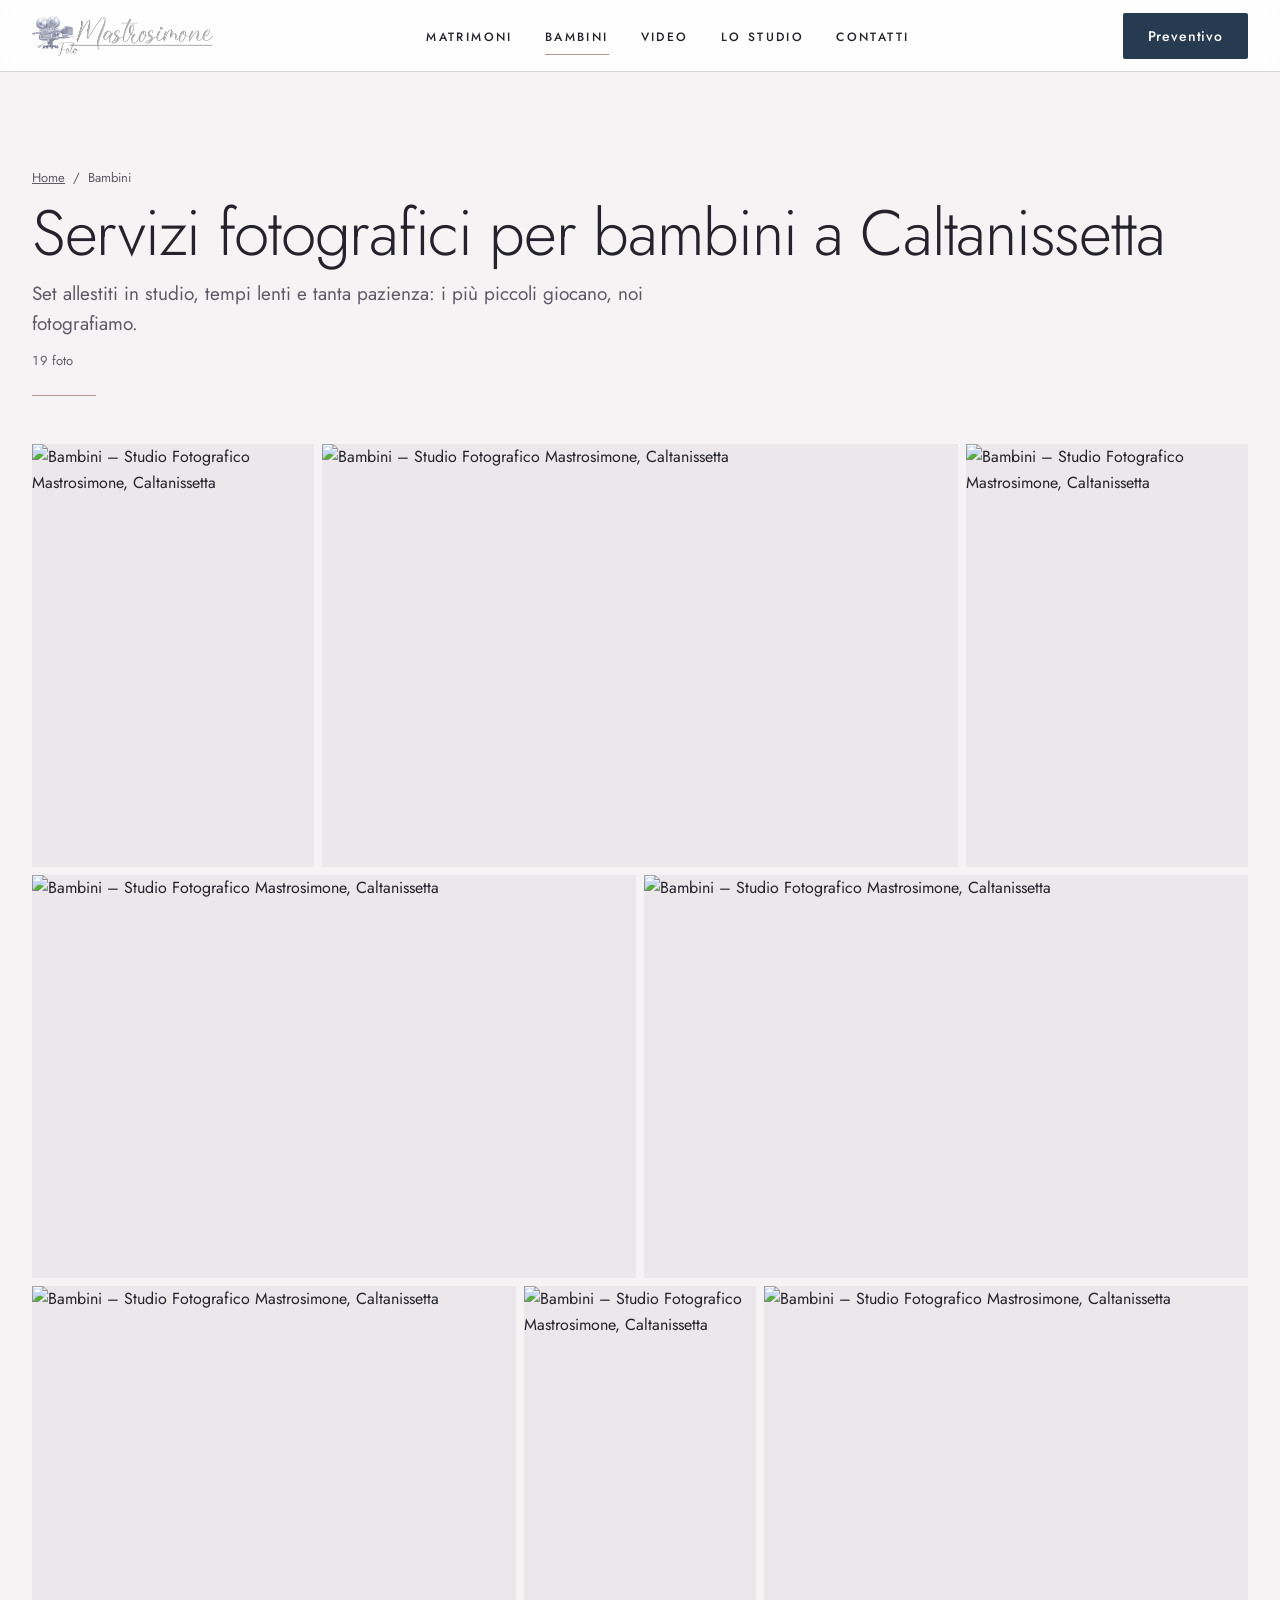
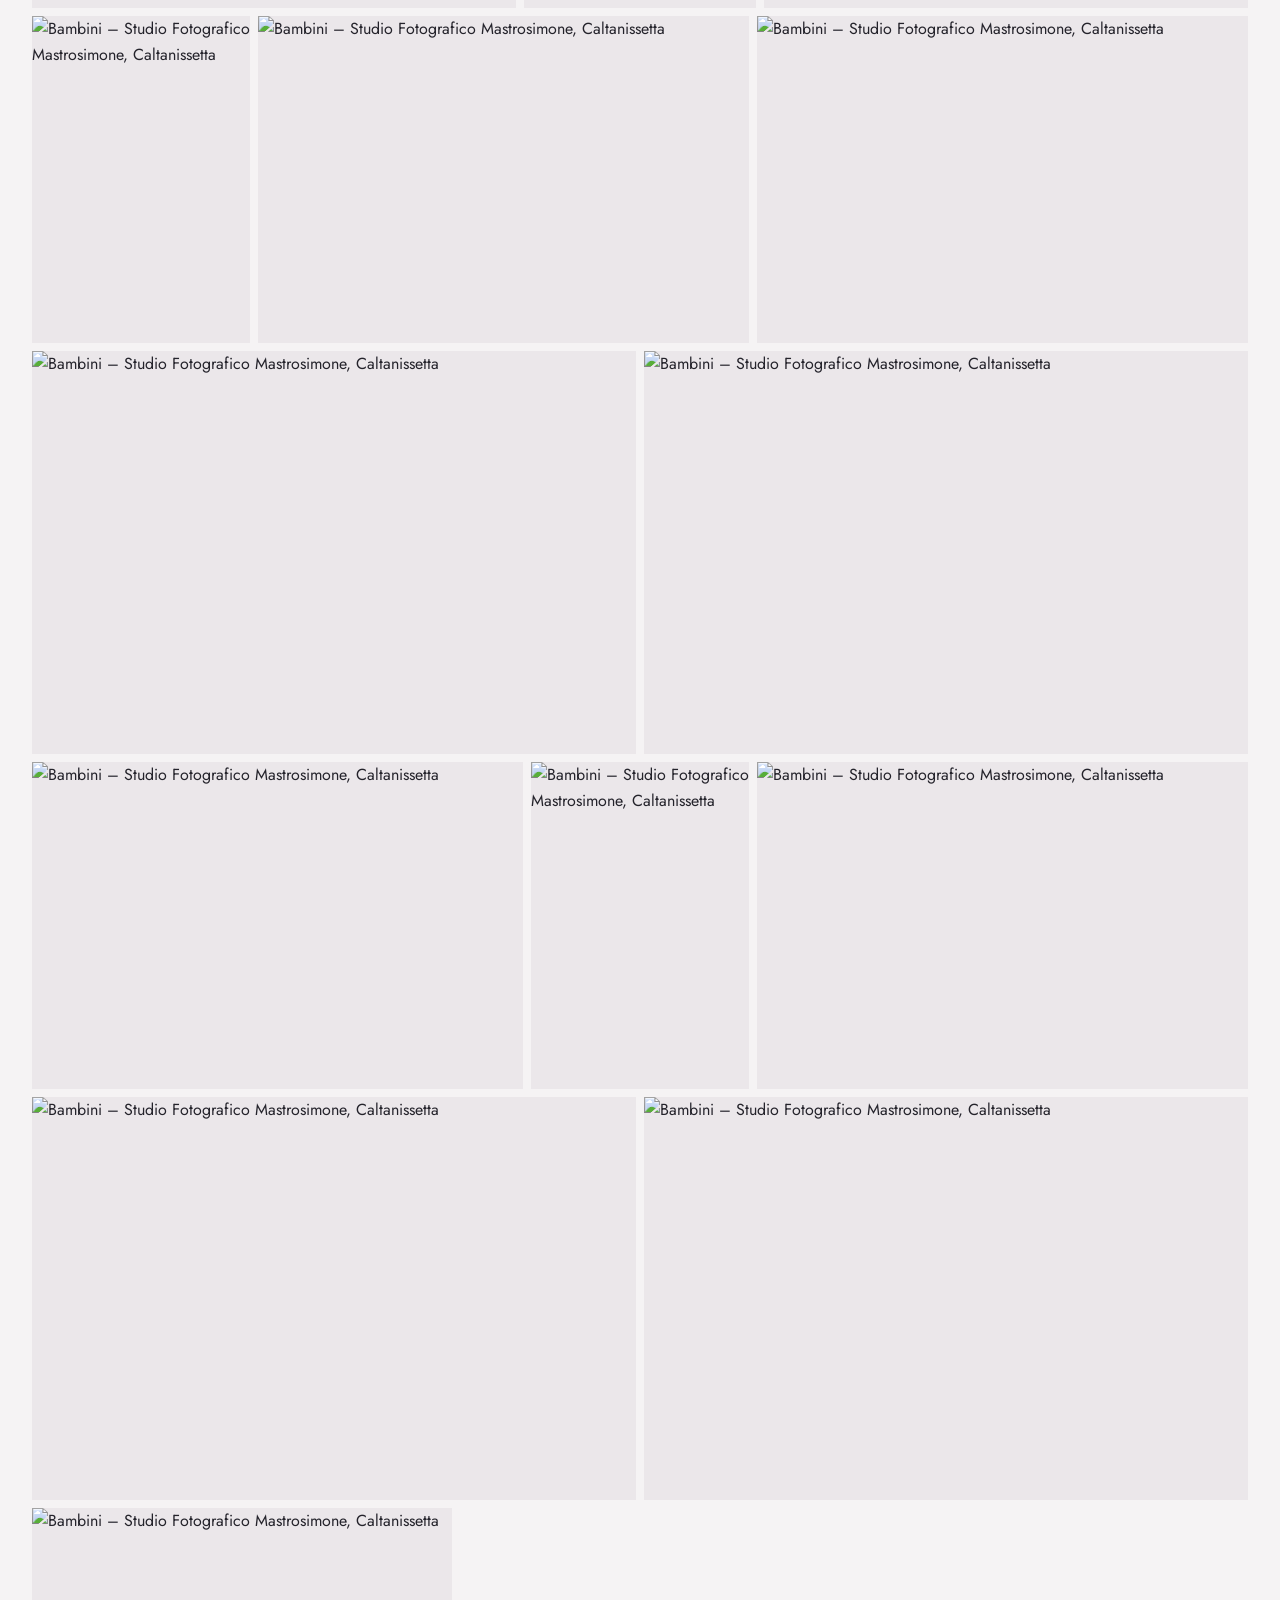
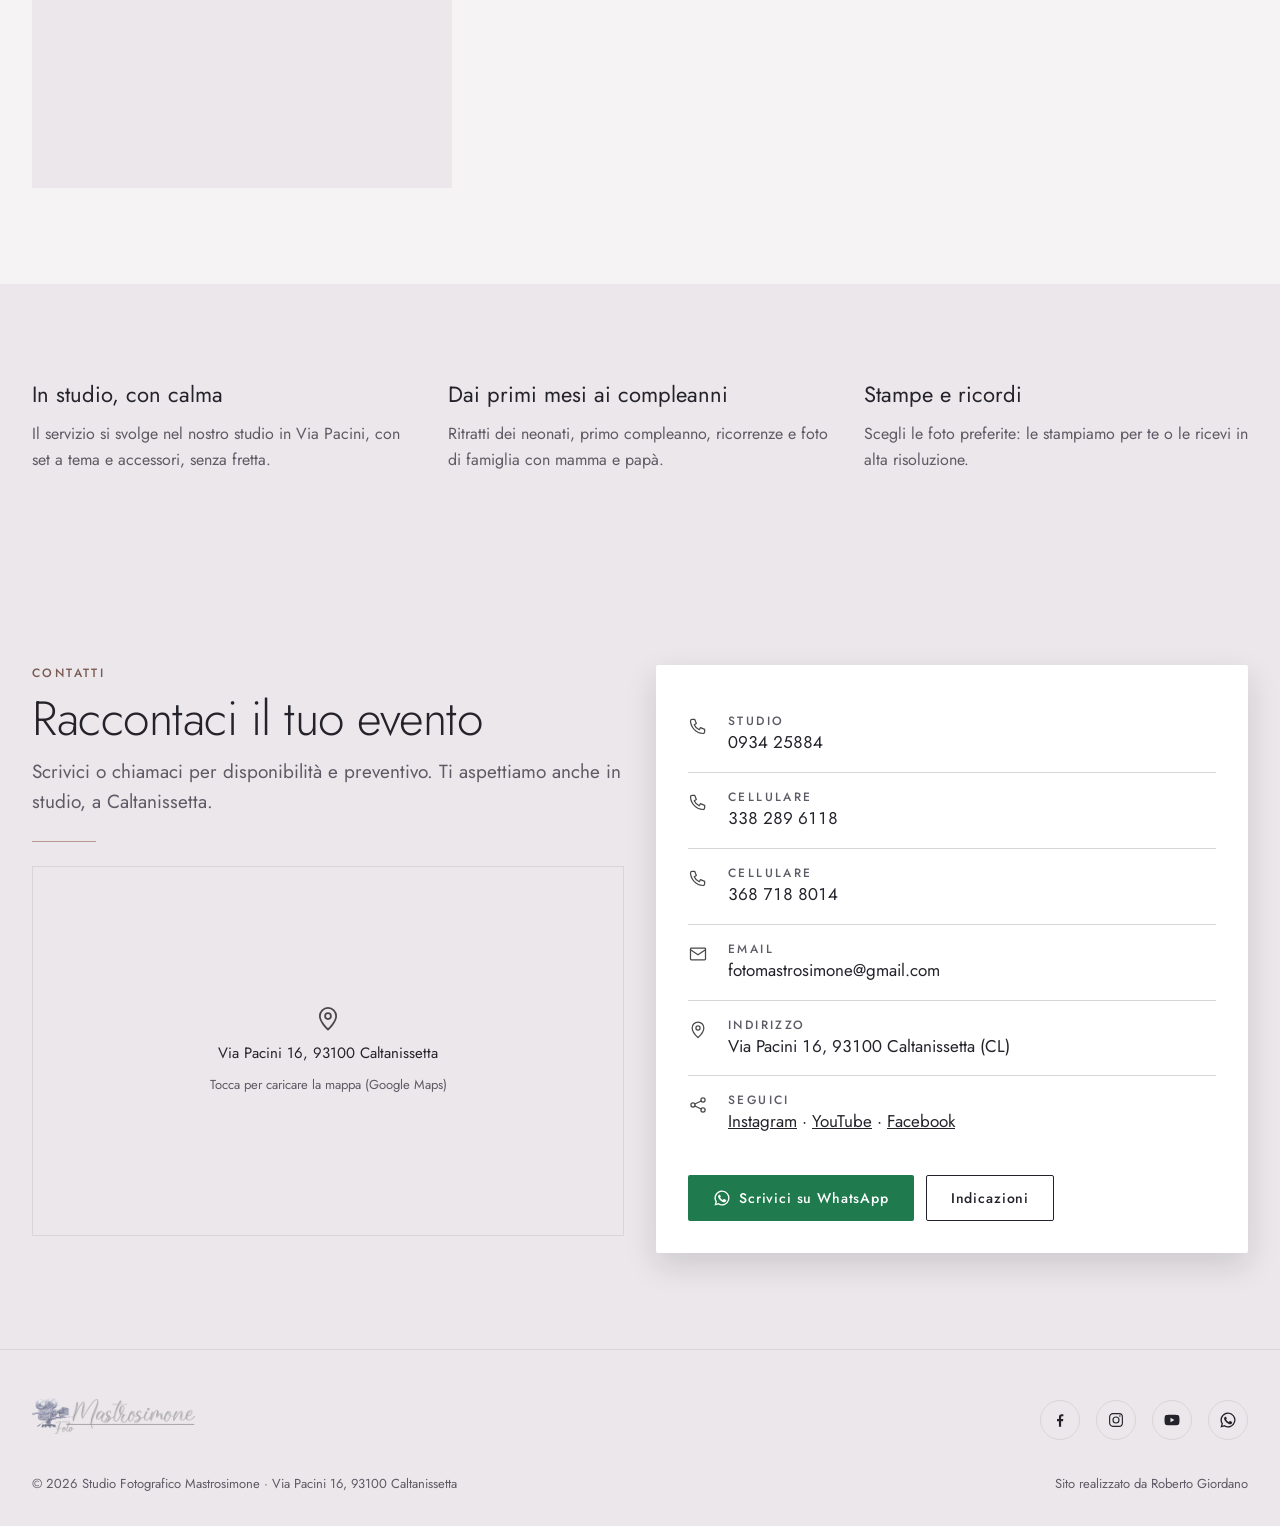
==== bambini/index.html @ b95ace99 "Restyling sito: design system, gallerie Cloudinary, video YouTube, SEO - Nuova UI dal design system " ====
<!doctype html>
<html lang="it">
<head>
  <meta charset="utf-8">
  <meta name="viewport" content="width=device-width, initial-scale=1, viewport-fit=cover">
  <title>Foto Bambini e Famiglie Caltanissetta | Mastrosimone</title>
  <meta name="description" content="Servizi fotografici per bambini e famiglie nello studio di Caltanissetta: set allestiti, ritratti, compleanni e primi mesi. Guarda le foto e prenota.">
  <link rel="canonical" href="https://www.fotomastrosimone.it/bambini/">
  <meta name="robots" content="index, follow, max-image-preview:large">
  <meta name="theme-color" content="#f5f3f4" media="(prefers-color-scheme: light)">
  <meta name="theme-color" content="#14151b" media="(prefers-color-scheme: dark)">
  <meta name="format-detection" content="telephone=no">

  <meta property="og:type" content="website">
  <meta property="og:locale" content="it_IT">
  <meta property="og:site_name" content="Studio Fotografico Mastrosimone">
  <meta property="og:title" content="Foto Bambini e Famiglie Caltanissetta | Mastrosimone">
  <meta property="og:description" content="Servizi fotografici per bambini e famiglie nello studio di Caltanissetta: set allestiti, ritratti, compleanni e primi mesi. Guarda le foto e prenota.">
  <meta property="og:url" content="https://www.fotomastrosimone.it/bambini/">
  <meta property="og:image" content="https://www.fotomastrosimone.it/img/og-bambini.jpg">
  <meta property="og:image:width" content="1200">
  <meta property="og:image:height" content="630">
  <meta property="og:image:alt" content="Bimbo con papillon rosso su un set vintage in studio">
  <meta name="twitter:card" content="summary_large_image">

  <link rel="icon" href="/favicon.ico" sizes="48x48">
  <link rel="icon" href="/img/icon-192.png" type="image/png" sizes="192x192">
  <link rel="apple-touch-icon" href="/img/apple-touch-icon.png">
  <link rel="manifest" href="/site.webmanifest">

  <link rel="preconnect" href="https://fonts.googleapis.com">
  <link rel="preconnect" href="https://fonts.gstatic.com" crossorigin>
  <link rel="preconnect" href="https://res.cloudinary.com" crossorigin>
  <link rel="stylesheet" href="https://fonts.googleapis.com/css2?family=Jost:wght@300;400;500&display=swap">
  <link rel="stylesheet" href="/css/tokens.css">
  <link rel="stylesheet" href="/css/main.css">
  <script type="module" src="/js/main.js"></script>
  <script type="application/ld+json">{"@context": "https://schema.org", "@type": "ProfessionalService", "@id": "https://www.fotomastrosimone.it/#studio", "name": "Studio Fotografico Mastrosimone", "alternateName": "Foto Mastrosimone", "description": "Studio fotografico a Caltanissetta: fotografie e video di matrimoni, servizi fotografici per bambini e famiglie in tutta la Sicilia.", "url": "https://www.fotomastrosimone.it/", "logo": "https://www.fotomastrosimone.it/img/icon-512.png", "image": ["https://www.fotomastrosimone.it/img/og-cover.jpg"], "telephone": "+39 0934 25884", "email": "fotomastrosimone@gmail.com", "address": {"@type": "PostalAddress", "streetAddress": "Via Pacini 16", "addressLocality": "Caltanissetta", "postalCode": "93100", "addressRegion": "CL", "addressCountry": "IT"}, "areaServed": [{"@type": "City", "name": "Caltanissetta"}, {"@type": "AdministrativeArea", "name": "Sicilia"}], "contactPoint": [{"@type": "ContactPoint", "telephone": "+39 338 289 6118", "contactType": "customer service", "availableLanguage": ["it"]}, {"@type": "ContactPoint", "telephone": "+39 368 718 8014", "contactType": "customer service", "availableLanguage": ["it"]}], "sameAs": ["https://www.facebook.com/massimo.mastrosimone.5", "https://www.instagram.com/mastrosimonemassimo/", "https://www.youtube.com/@massimomastrosimone9468"], "knowsAbout": ["Fotografia di matrimonio", "Video di matrimonio", "Fotografia di bambini", "Ritratti di famiglia"]}</script>
  <script type="application/ld+json">{"@context": "https://schema.org", "@type": "BreadcrumbList", "itemListElement": [{"@type": "ListItem", "position": 1, "name": "Home", "item": "https://www.fotomastrosimone.it/"}, {"@type": "ListItem", "position": 2, "name": "Bambini", "item": "https://www.fotomastrosimone.it/bambini/"}]}</script>
  <script type="application/ld+json">{"@context": "https://schema.org", "@type": "Service", "name": "Bambini – Studio Fotografico Mastrosimone", "serviceType": "Bambini", "provider": {"@id": "https://www.fotomastrosimone.it/#studio"}, "areaServed": [{"@type": "City", "name": "Caltanissetta"}, {"@type": "AdministrativeArea", "name": "Sicilia"}], "url": "https://www.fotomastrosimone.it/bambini/"}</script>
</head>
<body>
<a class="fm-skip" href="#contenuto">Vai al contenuto</a>
<header class="fm-header">
  <a class="fm-header__logo" href="/" aria-label="Studio Fotografico Mastrosimone, home">
    <img class="fm-logo-light" src="/img/logo-argento.webp" alt="Foto Mastrosimone" width="181" height="40">
    <img class="fm-logo-dark" src="/img/logo-chiaro.webp" alt="" width="181" height="40">
  </a>
  <nav aria-label="Principale">
    <ul class="fm-nav" id="menu">
      <li><a href="/matrimoni/">Matrimoni</a></li>
      <li><a href="/bambini/" aria-current="page">Bambini</a></li>
      <li><a href="/#video">Video</a></li>
      <li><a href="/#studio">Lo studio</a></li>
      <li><a href="/#contatti">Contatti</a></li>
    </ul>
  </nav>
  <a class="fm-btn fm-btn--primary" href="/#contatti">Preventivo</a>
  <button type="button" class="fm-burger" aria-label="Apri menu" aria-expanded="false" aria-controls="menu"><svg viewBox="0 0 24 24" width="24" height="24" fill="none" stroke="currentColor" stroke-width="1.5" stroke-linecap="round" aria-hidden="true"><path d="M4 8h16M4 16h16"/></svg></button>
</header>
<main id="contenuto">
<section class="fm-pagehead" aria-labelledby="page-title">
  <header class="fm-heading">
    <nav class="fm-breadcrumb" aria-label="Percorso"><ol><li><a href="/">Home</a></li><li aria-current="page">Bambini</li></ol></nav>
    <h1 id="page-title">Servizi fotografici per bambini a Caltanissetta</h1>
    <p class="fm-heading__lead">Set allestiti in studio, tempi lenti e tanta pazienza: i più piccoli giocano, noi fotografiamo.</p>
    <p class="fm-gallery-block__count" data-gallery-count="bimbi"></p>
  </header>
</section>

<section class="fm-section" style="padding-top:0" aria-label="Galleria bambini" data-gallery-block>
  <div class="fm-gallery fm-gallery--wide" data-gallery="bimbi" data-schema aria-busy="true"></div>
</section>

<section class="fm-section fm-section--sunk" aria-label="Il servizio">
  <div class="fm-prose">
    <div><h2>In studio, con calma</h2><p>Il servizio si svolge nel nostro studio in Via Pacini, con set a tema e accessori, senza fretta.</p></div>
    <div><h2>Dai primi mesi ai compleanni</h2><p>Ritratti dei neonati, primo compleanno, ricorrenze e foto di famiglia con mamma e papà.</p></div>
    <div><h2>Stampe e ricordi</h2><p>Scegli le foto preferite: le stampiamo per te o le ricevi in alta risoluzione.</p></div>
  </div>
</section>

<section class="fm-section fm-section--sunk" id="contatti" aria-labelledby="contatti-title">
  <div class="fm-contact">
    <div style="display:grid;gap:var(--space-6);align-content:start">
      <header class="fm-heading" style="margin:0">
        <p class="fm-heading__eyebrow">Contatti</p>
        <h2 id="contatti-title">Raccontaci il tuo evento</h2>
        <p class="fm-heading__lead">Scrivici o chiamaci per disponibilità e preventivo. Ti aspettiamo anche in studio, a Caltanissetta.</p>
      </header>
      <button type="button" class="fm-map" data-map aria-label="Mostra la mappa di Google: Via Pacini 16, Caltanissetta">
        <span><svg viewBox="0 0 24 24" fill="none" stroke="currentColor" stroke-width="1.5" stroke-linecap="round" stroke-linejoin="round" aria-hidden="true"><path d="M12 21s-7-6.2-7-11.5a7 7 0 0 1 14 0C19 14.8 12 21 12 21Z"/><circle cx="12" cy="9.5" r="2.5"/></svg>Via Pacini 16, 93100 Caltanissetta<small>Tocca per caricare la mappa (Google Maps)</small></span>
      </button>
    </div>
    <div class="fm-contact__card">
      <ul class="fm-contact__list">
        <li class="fm-contact__row"><svg viewBox="0 0 24 24" fill="none" stroke="currentColor" stroke-width="1.5" stroke-linecap="round" stroke-linejoin="round" aria-hidden="true"><path d="M5 4h3l2 5-2.5 1.5a11 11 0 0 0 6 6L15 14l5 2v3a2 2 0 0 1-2 2A16 16 0 0 1 3 6a2 2 0 0 1 2-2Z"/></svg><div><span class="fm-contact__label">Studio</span><a class="fm-contact__value" href="tel:+39093425884">0934 25884</a></div></li>
        <li class="fm-contact__row"><svg viewBox="0 0 24 24" fill="none" stroke="currentColor" stroke-width="1.5" stroke-linecap="round" stroke-linejoin="round" aria-hidden="true"><path d="M5 4h3l2 5-2.5 1.5a11 11 0 0 0 6 6L15 14l5 2v3a2 2 0 0 1-2 2A16 16 0 0 1 3 6a2 2 0 0 1 2-2Z"/></svg><div><span class="fm-contact__label">Cellulare</span><a class="fm-contact__value" href="tel:+393382896118">338 289 6118</a></div></li>
        <li class="fm-contact__row"><svg viewBox="0 0 24 24" fill="none" stroke="currentColor" stroke-width="1.5" stroke-linecap="round" stroke-linejoin="round" aria-hidden="true"><path d="M5 4h3l2 5-2.5 1.5a11 11 0 0 0 6 6L15 14l5 2v3a2 2 0 0 1-2 2A16 16 0 0 1 3 6a2 2 0 0 1 2-2Z"/></svg><div><span class="fm-contact__label">Cellulare</span><a class="fm-contact__value" href="tel:+393687188014">368 718 8014</a></div></li>
        <li class="fm-contact__row"><svg viewBox="0 0 24 24" fill="none" stroke="currentColor" stroke-width="1.5" stroke-linecap="round" stroke-linejoin="round" aria-hidden="true"><rect x="3" y="5" width="18" height="14" rx="1"/><path d="m3 7 9 6 9-6"/></svg><div><span class="fm-contact__label">Email</span><a class="fm-contact__value" href="mailto:fotomastrosimone@gmail.com">fotomastrosimone@gmail.com</a></div></li>
        <li class="fm-contact__row"><svg viewBox="0 0 24 24" fill="none" stroke="currentColor" stroke-width="1.5" stroke-linecap="round" stroke-linejoin="round" aria-hidden="true"><path d="M12 21s-7-6.2-7-11.5a7 7 0 0 1 14 0C19 14.8 12 21 12 21Z"/><circle cx="12" cy="9.5" r="2.5"/></svg><div><span class="fm-contact__label">Indirizzo</span><address class="fm-contact__value" style="font-style:normal">Via Pacini 16, 93100 Caltanissetta (CL)</address></div></li>
        <li class="fm-contact__row"><svg viewBox="0 0 24 24" fill="none" stroke="currentColor" stroke-width="1.5" stroke-linecap="round" stroke-linejoin="round" aria-hidden="true"><circle cx="6" cy="12" r="2.5"/><circle cx="18" cy="6" r="2.5"/><circle cx="18" cy="18" r="2.5"/><path d="m8.2 10.8 7.6-3.6M8.2 13.2l7.6 3.6"/></svg><div><span class="fm-contact__label">Seguici</span><span class="fm-contact__value fm-contact__social"><a href="https://www.instagram.com/mastrosimonemassimo/" rel="noopener" target="_blank">Instagram</a> · <a href="https://www.youtube.com/@massimomastrosimone9468" rel="noopener" target="_blank">YouTube</a> · <a href="https://www.facebook.com/massimo.mastrosimone.5" rel="noopener" target="_blank">Facebook</a></span></div></li>
      </ul>
      <div class="fm-contact__actions">
        <a class="fm-btn fm-btn--whatsapp" href="https://wa.me/393382896118?text=Ciao%2C%20vorrei%20informazioni%20per%20un%20servizio%20fotografico" rel="noopener" target="_blank"><svg viewBox="0 0 24 24" fill="currentColor" aria-hidden="true"><path d="M12 2a10 10 0 0 0-8.6 15.1L2 22l5-1.3A10 10 0 1 0 12 2Zm0 18.2a8.2 8.2 0 0 1-4.2-1.2l-.3-.2-3 .8.8-2.9-.2-.3A8.2 8.2 0 1 1 12 20.2Zm4.5-6.1c-.2-.1-1.5-.7-1.7-.8s-.4-.1-.6.1-.7.8-.8 1-.3.2-.5.1a6.7 6.7 0 0 1-3.3-2.9c-.3-.4.3-.4.7-1.3.1-.2 0-.3 0-.4l-.8-1.8c-.2-.5-.4-.4-.6-.4h-.5a1 1 0 0 0-.7.3 3 3 0 0 0-.9 2.2 5.2 5.2 0 0 0 1.1 2.7 11.8 11.8 0 0 0 4.5 4c1.7.7 2.3.8 3.2.6a2.7 2.7 0 0 0 1.8-1.2 2.2 2.2 0 0 0 .1-1.2c0-.1-.2-.2-.4-.3Z"/></svg> Scrivici su WhatsApp</a>
        <a class="fm-btn fm-btn--secondary" href="https://www.google.com/maps/dir/?api=1&amp;destination=Via+Pacini+16,+93100+Caltanissetta" rel="noopener" target="_blank">Indicazioni</a>
      </div>
    </div>
  </div>
</section>
</main>
<footer class="fm-footer">
  <div class="fm-footer__top">
    <a href="/" aria-label="Studio Fotografico Mastrosimone, home">
      <img class="fm-logo-light" src="/img/logo-argento.webp" alt="Foto Mastrosimone" width="163" height="36" loading="lazy">
      <img class="fm-logo-dark" src="/img/logo-chiaro.webp" alt="" width="163" height="36" loading="lazy">
    </a>
    <div class="fm-footer__social">
      <a href="https://www.facebook.com/massimo.mastrosimone.5" rel="noopener" target="_blank" aria-label="Facebook (si apre in una nuova scheda)"><svg viewBox="0 0 24 24" fill="currentColor" aria-hidden="true"><path d="M13.5 21v-7.5H16l.4-3h-2.9V8.6c0-.9.3-1.5 1.5-1.5h1.5V4.4a20 20 0 0 0-2.2-.1c-2.2 0-3.7 1.3-3.7 3.8v2.4H8v3h2.6V21Z"/></svg></a>
      <a href="https://www.instagram.com/mastrosimonemassimo/" rel="noopener" target="_blank" aria-label="Instagram (si apre in una nuova scheda)"><svg viewBox="0 0 24 24" fill="none" stroke="currentColor" stroke-width="1.5" aria-hidden="true"><rect x="3.5" y="3.5" width="17" height="17" rx="4.5"/><circle cx="12" cy="12" r="4"/><circle cx="17.2" cy="6.8" r="1" fill="currentColor" stroke="none"/></svg></a>
      <a href="https://www.youtube.com/@massimomastrosimone9468" rel="noopener" target="_blank" aria-label="YouTube (si apre in una nuova scheda)"><svg viewBox="0 0 24 24" fill="currentColor" aria-hidden="true"><path d="M21.6 7.2a2.5 2.5 0 0 0-1.8-1.8C18.2 5 12 5 12 5s-6.2 0-7.8.4A2.5 2.5 0 0 0 2.4 7.2 26 26 0 0 0 2 12a26 26 0 0 0 .4 4.8 2.5 2.5 0 0 0 1.8 1.8C5.8 19 12 19 12 19s6.2 0 7.8-.4a2.5 2.5 0 0 0 1.8-1.8A26 26 0 0 0 22 12a26 26 0 0 0-.4-4.8ZM10 15V9l5.2 3Z"/></svg></a>
      <a href="https://wa.me/393382896118" rel="noopener" target="_blank" aria-label="WhatsApp (si apre in una nuova scheda)"><svg viewBox="0 0 24 24" fill="currentColor" aria-hidden="true"><path d="M12 2a10 10 0 0 0-8.6 15.1L2 22l5-1.3A10 10 0 1 0 12 2Zm0 18.2a8.2 8.2 0 0 1-4.2-1.2l-.3-.2-3 .8.8-2.9-.2-.3A8.2 8.2 0 1 1 12 20.2Zm4.5-6.1c-.2-.1-1.5-.7-1.7-.8s-.4-.1-.6.1-.7.8-.8 1-.3.2-.5.1a6.7 6.7 0 0 1-3.3-2.9c-.3-.4.3-.4.7-1.3.1-.2 0-.3 0-.4l-.8-1.8c-.2-.5-.4-.4-.6-.4h-.5a1 1 0 0 0-.7.3 3 3 0 0 0-.9 2.2 5.2 5.2 0 0 0 1.1 2.7 11.8 11.8 0 0 0 4.5 4c1.7.7 2.3.8 3.2.6a2.7 2.7 0 0 0 1.8-1.2 2.2 2.2 0 0 0 .1-1.2c0-.1-.2-.2-.4-.3Z"/></svg></a>
    </div>
  </div>
  <div class="fm-footer__legal">
    <span>© <span class="fm-tabular" data-year>2026</span> Studio Fotografico Mastrosimone · Via Pacini 16, 93100 Caltanissetta</span>
    <span>Sito realizzato da Roberto Giordano</span>
  </div>
</footer>
</body>
</html>
---- css/tokens.css ----
/* Foto Mastrosimone — generated from the design system tokens.json (https://claude.ai/artifact/B8bbobnEXW3TGHrKMBXqdN). Do not edit by hand. */
:root {
  color-scheme: light;
  --paper: #f5f3f4;
  --paper-raised: #ffffff;
  --paper-sunk: #ebe7ea;
  --ink: #24232b;
  --ink-muted: #5e5a66;
  --line: #d9d4d8;
  --notte: #273b50;
  --on-notte: #ffffff;
  --cipria: #b9968f;
  --cipria-ink: #7a5953;
  --argento: #b0b0b0;
  --grafite: #484848;
  --ardesia: #8a8fa8;
  --on-photo: #ffffff;
  --scrim: rgba(14, 15, 19, 0.62);
  --overlay: rgba(10, 11, 14, 0.94);
  --whatsapp: #1f7a4d;
  --on-whatsapp: #ffffff;
  --shadow-lift: 0 12px 32px rgba(20, 21, 27, 0.14);
  --space-1: 4px;
  --space-2: 8px;
  --space-3: 12px;
  --space-4: 16px;
  --space-6: 24px;
  --space-8: 32px;
  --space-12: 48px;
  --space-16: 64px;
  --space-24: 96px;
  --radius-none: 0;
  --radius-sm: 2px;
  --radius-pill: 999px;
  --measure-text: 62ch;
  --container: 1240px;
  --header-h: 72px;
  --font-sans: "Jost", "Futura", "Avenir Next", system-ui, sans-serif;
}
@media (prefers-color-scheme: dark) {
  :root:not([data-theme="light"]) {
    color-scheme: dark;
    --paper: #14151b;
    --paper-raised: #1d1f27;
    --paper-sunk: #0e0f13;
    --ink: #ece9ee;
    --ink-muted: #a9a5b0;
    --line: #2e3039;
    --notte: #8fa6c2;
    --on-notte: #14151b;
    --cipria: #c9aaa4;
    --cipria-ink: #d9bdb7;
    --argento: #b0b0b0;
    --grafite: #c8c8c8;
    --ardesia: #8a8fa8;
    --on-photo: #ffffff;
    --scrim: rgba(14, 15, 19, 0.7);
    --overlay: rgba(6, 6, 9, 0.96);
    --whatsapp: #3fbf7f;
    --on-whatsapp: #0e0f13;
    --shadow-lift: 0 12px 32px rgba(0, 0, 0, 0.5);
  }
}
:root[data-theme="dark"] {
  color-scheme: dark;
  --paper: #14151b;
  --paper-raised: #1d1f27;
  --paper-sunk: #0e0f13;
  --ink: #ece9ee;
  --ink-muted: #a9a5b0;
  --line: #2e3039;
  --notte: #8fa6c2;
  --on-notte: #14151b;
  --cipria: #c9aaa4;
  --cipria-ink: #d9bdb7;
  --argento: #b0b0b0;
  --grafite: #c8c8c8;
  --ardesia: #8a8fa8;
  --on-photo: #ffffff;
  --scrim: rgba(14, 15, 19, 0.7);
  --overlay: rgba(6, 6, 9, 0.96);
  --whatsapp: #3fbf7f;
  --on-whatsapp: #0e0f13;
  --shadow-lift: 0 12px 32px rgba(0, 0, 0, 0.5);
}
---- css/main.css ----
/* Foto Mastrosimone — component styles. Values come from tokens.css (generated from tokens.json). */

body { background: var(--paper); color: var(--ink); font-family: var(--font-sans); font-size: 16px; line-height: 26px; margin: 0; }
:focus-visible { outline: 2px solid var(--notte); outline-offset: 3px; }
.fm-tabular { font-variant-numeric: tabular-nums; }

/* Button */
.fm-btn { display: inline-flex; align-items: center; gap: var(--space-2); padding: var(--space-3) var(--space-6); border-radius: var(--radius-sm); border: 1px solid transparent; font: 500 14px/20px var(--font-sans); letter-spacing: .06em; text-decoration: none; cursor: pointer; transition: background-color .2s, color .2s, border-color .2s; }
.fm-btn svg { width: 18px; height: 18px; flex: none; }
.fm-btn--primary { background: var(--notte); color: var(--on-notte); }
.fm-btn--primary:hover { background: var(--ink); color: var(--paper); }
.fm-btn--secondary { background: transparent; color: var(--ink); border-color: var(--ink); }
.fm-btn--secondary:hover { background: var(--ink); color: var(--paper); }
.fm-btn--ghost { padding-inline: 0; background: none; color: var(--notte); text-decoration: underline; text-underline-offset: 6px; text-decoration-thickness: 1px; }
.fm-btn--whatsapp { background: var(--whatsapp); color: var(--on-whatsapp); }
.fm-btn--on-photo { background: transparent; color: var(--on-photo); border-color: var(--on-photo); }
.fm-btn--on-photo:hover { background: var(--on-photo); color: #24232b; }

/* Header */
.fm-header { position: sticky; top: 0; z-index: 20; height: var(--header-h); display: flex; align-items: center; justify-content: space-between; gap: var(--space-6); padding-inline: var(--space-8); background: color-mix(in srgb, var(--paper-raised) 92%, transparent); backdrop-filter: blur(10px); border-bottom: 1px solid var(--line); }
.fm-header__logo { display: flex; align-items: center; }
.fm-header__logo img { height: 40px; width: auto; }
.fm-nav { display: flex; gap: var(--space-8); list-style: none; margin: 0; padding: 0; }
.fm-nav a { font: 500 12px/16px var(--font-sans); letter-spacing: .2em; text-transform: uppercase; color: var(--ink); text-decoration: none; padding-block: var(--space-2); border-bottom: 1px solid transparent; }
.fm-nav a:hover, .fm-nav a[aria-current="page"] { border-bottom-color: var(--cipria); }
.fm-burger { display: none; background: none; border: 0; color: var(--ink); padding: var(--space-2); cursor: pointer; }
@media (max-width: 860px) {
  .fm-header { height: 64px; padding-inline: var(--space-4); }
  .fm-header__logo img { height: 32px; }
  .fm-nav, .fm-header > .fm-btn { display: none; }
  .fm-burger { display: inline-flex; }
  .fm-header[data-open] .fm-nav { display: flex; flex-direction: column; position: absolute; inset: 64px 0 auto; background: var(--paper-raised); padding: var(--space-6) var(--space-4); gap: var(--space-4); border-bottom: 1px solid var(--line); box-shadow: var(--shadow-lift); }
}

/* Hero */
.fm-hero { position: relative; min-height: min(86svh, 820px); display: grid; align-items: end; color: var(--on-photo); overflow: hidden; background: var(--ardesia); }
.fm-hero__img { position: absolute; inset: 0; width: 100%; height: 100%; object-fit: cover; }
.fm-hero::after { content: ""; position: absolute; inset: 0; background: linear-gradient(to top, var(--scrim) 0%, transparent 62%); }
.fm-hero__body { position: relative; z-index: 1; display: grid; gap: var(--space-6); padding: var(--space-24) var(--space-8) var(--space-16); max-width: var(--container); width: 100%; margin-inline: auto; box-sizing: border-box; }
.fm-hero__logo { width: min(340px, 70vw); height: auto; }
.fm-hero h1 { font: 300 clamp(44px, 7vw, 72px)/1.02 var(--font-sans); letter-spacing: -.02em; margin: 0; max-width: 14ch; text-wrap: balance; }
.fm-hero p { font: 400 19px/30px var(--font-sans); margin: 0; max-width: 40ch; }
.fm-hero__ctas { display: flex; flex-wrap: wrap; gap: var(--space-4); }

/* Section heading */
.fm-section { padding: var(--space-24) var(--space-8); }
.fm-section--sunk { background: var(--paper-sunk); }
.fm-heading { display: grid; gap: var(--space-3); max-width: var(--container); margin: 0 auto var(--space-12); }
.fm-heading__eyebrow { font: 500 12px/16px var(--font-sans); letter-spacing: .2em; text-transform: uppercase; color: var(--cipria-ink); margin: 0; }
.fm-heading h2 { font: 300 clamp(34px, 5vw, 48px)/1.08 var(--font-sans); letter-spacing: -.01em; margin: 0; text-wrap: balance; }
.fm-heading__lead { font: 400 19px/30px var(--font-sans); color: var(--ink-muted); max-width: var(--measure-text); margin: 0; }
.fm-heading::after { content: ""; width: 64px; height: 1px; background: var(--cipria); margin-top: var(--space-3); }
@media (max-width: 860px) { .fm-section { padding: var(--space-16) var(--space-4); } }

/* Gallery grid: righe giustificate (ordine da sinistra a destra, spazio riservato con aspect-ratio) */
.fm-gallery { --row: 280px; display: flex; flex-wrap: wrap; gap: var(--space-2); }
.fm-gallery::after { content: ""; flex-grow: 9999; height: 0; }
.fm-gallery__item { --r: 1.5; flex-grow: var(--r); flex-basis: calc(var(--r) * var(--row)); margin: 0; position: relative; overflow: hidden; border-radius: var(--radius-none); background: var(--paper-sunk); cursor: zoom-in; }
.fm-gallery__item img { display: block; width: 100%; height: auto; opacity: 0; transition: opacity .5s ease, transform .6s cubic-bezier(.2,.7,.2,1); }
.fm-gallery__item img.is-loaded { opacity: 1; }
.fm-gallery__item:hover img { transform: scale(1.025); }
.fm-gallery__item figcaption { position: absolute; inset: auto 0 0; padding: var(--space-6) var(--space-4) var(--space-3); font: 400 13px/20px var(--font-sans); color: var(--on-photo); background: linear-gradient(to top, var(--scrim), transparent); opacity: 0; transition: opacity .3s; }
.fm-gallery__item:hover figcaption, .fm-gallery__item:focus-within figcaption { opacity: 1; }
@media (max-width: 700px) { .fm-gallery { --row: 110px; gap: var(--space-1); } }
@media (prefers-reduced-motion: reduce) { .fm-gallery__item img { opacity: 1; } }
.fm-gallery__btn { all: unset; display: block; cursor: zoom-in; }
.fm-gallery__btn:focus-visible { outline: 2px solid var(--notte); outline-offset: -2px; }

/* Lightbox */
.fm-lightbox { position: fixed; inset: 0; width: 100%; height: 100%; max-width: none; max-height: none; margin: 0; padding: 0; border: 0; background: var(--overlay); color: var(--on-photo); }
.fm-lightbox[open] { display: grid; grid-template-rows: auto 1fr auto; }
.fm-lightbox::backdrop { background: transparent; }
.fm-lightbox__bar { display: flex; justify-content: space-between; align-items: center; padding: var(--space-4) var(--space-6); font: 400 13px/20px var(--font-sans); font-variant-numeric: tabular-nums; letter-spacing: .08em; }
.fm-lightbox__stage { display: grid; place-items: center; min-height: 0; padding: 0 var(--space-16); }
.fm-lightbox__stage img { max-width: 100%; max-height: 100%; object-fit: contain; }
.fm-lightbox__caption { text-align: center; padding: var(--space-4); font: 400 13px/20px var(--font-sans); color: var(--on-photo); opacity: .8; }
.fm-iconbtn { display: inline-grid; place-items: center; width: 44px; height: 44px; border-radius: var(--radius-pill); border: 1px solid rgba(255,255,255,.35); background: rgba(255,255,255,.06); color: var(--on-photo); cursor: pointer; }
.fm-iconbtn:hover { background: rgba(255,255,255,.18); }
.fm-iconbtn svg { width: 20px; height: 20px; }
.fm-lightbox__prev, .fm-lightbox__next { position: absolute; top: 50%; translate: 0 -50%; }
.fm-lightbox__prev { left: var(--space-4); }
.fm-lightbox__next { right: var(--space-4); }
@media (max-width: 860px) { .fm-lightbox__stage { padding: 0; } .fm-lightbox__prev, .fm-lightbox__next { top: auto; bottom: var(--space-4); translate: none; } }

/* Video facade */
.fm-videos { display: grid; grid-template-columns: repeat(auto-fit, minmax(min(100%, 360px), 1fr)); gap: var(--space-6); }
.fm-video { display: grid; gap: var(--space-3); margin: 0; }
.fm-video__frame { all: unset; position: relative; display: block; aspect-ratio: 16 / 9; max-width: 100%; overflow: hidden; background: var(--ardesia); cursor: pointer; }
.fm-video__frame img { width: 100%; height: 100%; object-fit: cover; display: block; transition: transform .6s; }
.fm-video__frame:hover img { transform: scale(1.03); }
.fm-video__frame::after { content: ""; position: absolute; inset: 0; background: linear-gradient(to top, var(--scrim), transparent 55%); }
.fm-video__play { position: absolute; z-index: 1; left: 50%; top: 50%; translate: -50% -50%; width: 72px; height: 72px; border-radius: var(--radius-pill); background: var(--on-photo); color: #24232b; display: grid; place-items: center; transition: transform .2s; }
.fm-video__frame:hover .fm-video__play { transform: scale(1.08); }
.fm-video__play svg { width: 26px; height: 26px; margin-left: 4px; }
.fm-video__frame:focus-visible { outline: 2px solid var(--notte); outline-offset: 3px; }
.fm-video figcaption { font: 500 22px/1.3 var(--font-sans); }
.fm-video__meta { font: 400 13px/20px var(--font-sans); color: var(--ink-muted); }

/* Contact card */
.fm-contact { display: grid; grid-template-columns: repeat(auto-fit, minmax(min(100%, 320px), 1fr)); gap: var(--space-8); max-width: var(--container); margin-inline: auto; }
.fm-contact__card { background: var(--paper-raised); border-radius: var(--radius-sm); padding: var(--space-8); box-shadow: var(--shadow-lift); display: grid; gap: var(--space-6); align-content: start; }
.fm-contact__list { list-style: none; margin: 0; padding: 0; display: grid; }
.fm-contact__row { display: grid; grid-template-columns: 24px 1fr; gap: var(--space-4); align-items: start; padding-block: var(--space-4); border-bottom: 1px solid var(--line); }
.fm-contact__row:last-child { border-bottom: 0; }
.fm-contact__row svg { width: 20px; height: 20px; color: var(--grafite); margin-top: 3px; }
.fm-contact__label { display: block; font: 500 12px/16px var(--font-sans); letter-spacing: .2em; text-transform: uppercase; color: var(--ink-muted); }
.fm-contact__value { font: 400 17px/26px var(--font-sans); color: var(--ink); text-decoration: none; font-variant-numeric: tabular-nums; }
a.fm-contact__value:hover { color: var(--notte); text-decoration: underline; text-underline-offset: 4px; }
.fm-contact__actions { display: flex; flex-wrap: wrap; gap: var(--space-3); }

/* Footer */
.fm-footer { background: var(--paper-sunk); border-top: 1px solid var(--line); padding: var(--space-12) var(--space-8) var(--space-8); display: grid; gap: var(--space-8); }
.fm-footer__top { display: flex; flex-wrap: wrap; justify-content: space-between; align-items: center; gap: var(--space-6); max-width: var(--container); width: 100%; margin-inline: auto; }
.fm-footer__top img { height: 36px; width: auto; }
.fm-footer__social { display: flex; gap: var(--space-4); }
.fm-footer__social a { color: var(--ink); display: inline-grid; place-items: center; width: 40px; height: 40px; border: 1px solid var(--line); border-radius: var(--radius-pill); }
.fm-footer__social a:hover { border-color: var(--ink); }
.fm-footer__social svg { width: 18px; height: 18px; }
.fm-footer__legal { max-width: var(--container); width: 100%; margin-inline: auto; display: flex; flex-wrap: wrap; justify-content: space-between; gap: var(--space-3); font: 400 13px/20px var(--font-sans); color: var(--ink-muted); }
.fm-footer__legal a { color: inherit; }
@media (max-width: 860px) { .fm-footer { padding-inline: var(--space-4); } }

/* Logo swap per tema: argento su fondi chiari, chiaro su fondi scuri */
.fm-logo-dark { display: none; }
[data-theme="dark"] .fm-logo-light { display: none; }
[data-theme="dark"] .fm-logo-dark { display: block; }
@media (prefers-color-scheme: dark) {
  :root:not([data-theme]) .fm-logo-light { display: none; }
  :root:not([data-theme]) .fm-logo-dark { display: block; }
}

@media (prefers-reduced-motion: reduce) { * { transition: none !important; } }

/* ---------- Sito: base e layout pagina ---------- */
*, *::before, *::after { box-sizing: border-box; }
html { -webkit-text-size-adjust: 100%; scroll-behavior: smooth; scroll-padding-top: var(--header-h); }
@media (prefers-reduced-motion: reduce) { html { scroll-behavior: auto; } }
img, video { max-width: 100%; }
a { color: var(--notte); }
p { margin: 0; }
h1, h2, h3 { margin: 0; font-weight: 300; }
.visually-hidden { position: absolute !important; width: 1px; height: 1px; padding: 0; margin: -1px; overflow: hidden; clip: rect(0 0 0 0); white-space: nowrap; border: 0; }
.fm-skip { position: absolute; left: var(--space-4); top: -100px; z-index: 50; background: var(--notte); color: var(--on-notte); padding: var(--space-3) var(--space-6); border-radius: var(--radius-sm); }
.fm-skip:focus { top: var(--space-4); }
.fm-container { max-width: var(--container); margin-inline: auto; }
.fm-header { padding-top: env(safe-area-inset-top, 0px); }
.fm-header__logo { flex: none; }
.fm-header__logo img { width: auto; }

/* Sezione con testo + immagini affiancati (Chi siamo) */
.fm-split { display: grid; grid-template-columns: minmax(0, 5fr) minmax(0, 7fr); gap: var(--space-12); align-items: start; }
.fm-split__text { display: grid; gap: var(--space-6); }
.fm-split__text p { max-width: var(--measure-text); color: var(--ink-muted); font-size: 17px; line-height: 28px; }
.fm-studio { display: grid; grid-template-columns: repeat(2, minmax(0, 1fr)); gap: var(--space-2); }
.fm-studio img { width: 100%; height: 100%; aspect-ratio: 3 / 2; object-fit: cover; display: block; background: var(--ardesia); }
.fm-studio img:first-child { grid-column: span 2; }
@media (max-width: 860px) { .fm-split { grid-template-columns: 1fr; gap: var(--space-8); } }

/* Servizi */
.fm-services { list-style: none; margin: 0 auto; padding: 0; max-width: var(--container); display: grid; grid-template-columns: repeat(auto-fit, minmax(min(100%, 260px), 1fr)); gap: var(--space-8) var(--space-6); }
.fm-services li { display: grid; gap: var(--space-3); padding-top: var(--space-6); border-top: 1px solid var(--line); }
.fm-services h3 { font: 500 22px/1.3 var(--font-sans); }
.fm-services p { color: var(--ink-muted); }
.fm-services a { font: 500 14px/20px var(--font-sans); letter-spacing: .06em; justify-self: start; text-underline-offset: 6px; }

/* Gallerie */
.fm-gallery-block { max-width: var(--container); margin: 0 auto var(--space-16); display: grid; gap: var(--space-6); }
.fm-gallery-block:last-child { margin-bottom: 0; }
.fm-gallery-block__head { display: flex; flex-wrap: wrap; justify-content: space-between; align-items: baseline; gap: var(--space-4); }
.fm-gallery-block__head h3 { font: 300 32px/1.15 var(--font-sans); letter-spacing: -.01em; }
.fm-gallery-block__count { font: 400 13px/20px var(--font-sans); color: var(--ink-muted); font-variant-numeric: tabular-nums; }
.fm-gallery--wide { max-width: 1600px; margin-inline: auto; }
.fm-gallery__btn { width: 100%; }
.fm-gallery-empty { color: var(--ink-muted); padding: var(--space-8) 0; }
.fm-gallery[aria-busy="true"] { min-height: 60svh; }
.fm-gallery-block__count:empty::before { content: "\00a0"; }
.fm-gallery-more { display: flex; justify-content: center; margin-top: var(--space-8); }

/* Testata pagine categoria */
.fm-pagehead { padding: calc(var(--space-16) + var(--space-8)) var(--space-8) var(--space-12); }
.fm-pagehead .fm-heading { margin-bottom: 0; }
.fm-pagehead h1 { font: 300 clamp(40px, 6vw, 64px)/1.04 var(--font-sans); letter-spacing: -.02em; text-wrap: balance; }
.fm-breadcrumb { font: 400 13px/20px var(--font-sans); color: var(--ink-muted); }
.fm-breadcrumb ol { list-style: none; display: flex; gap: var(--space-2); padding: 0; margin: 0; }
.fm-breadcrumb li + li::before { content: "/"; margin-right: var(--space-2); }
.fm-breadcrumb a { color: inherit; }
.fm-prose { max-width: var(--container); margin: 0 auto; display: grid; grid-template-columns: repeat(auto-fit, minmax(min(100%, 320px), 1fr)); gap: var(--space-8); }
.fm-prose h2 { font: 400 22px/1.3 var(--font-sans); margin-bottom: var(--space-3); }
.fm-prose p { color: var(--ink-muted); max-width: var(--measure-text); }
@media (max-width: 860px) { .fm-pagehead { padding: var(--space-16) var(--space-4) var(--space-8); } }

/* Video: player unico della playlist */
.fm-player { max-width: 1040px; margin: 0 auto; display: grid; gap: var(--space-4); }
.fm-player iframe { width: 100%; aspect-ratio: 16 / 9; border: 0; display: block; }
.fm-player__note { font: 400 13px/20px var(--font-sans); color: var(--ink-muted); text-align: center; }
.fm-player__note a { color: inherit; }

/* Mappa facade */
.fm-map { all: unset; position: relative; display: grid; place-items: center; aspect-ratio: 16 / 10; max-width: 100%; background: var(--paper-sunk); border: 1px solid var(--line); cursor: pointer; text-align: center; color: var(--ink); }
.fm-map:focus-visible { outline: 2px solid var(--notte); outline-offset: 3px; }
.fm-map span { display: grid; gap: var(--space-2); justify-items: center; padding: var(--space-6); font: 400 15px/24px var(--font-sans); }
.fm-map svg { width: 28px; height: 28px; color: var(--grafite); }
.fm-map small { color: var(--ink-muted); font-size: 13px; }
.fm-map-frame { width: 100%; aspect-ratio: 16 / 10; border: 0; display: block; }

/* Lightbox su <dialog> */
.fm-lightbox { overflow: hidden; }
.fm-lightbox__stage { touch-action: pan-y; }
.fm-lightbox__stage img { width: auto; height: auto; max-height: calc(100svh - 160px); user-select: none; -webkit-user-drag: none; }
.fm-lightbox__bar { padding-top: max(var(--space-4), env(safe-area-inset-top, 0px)); }

/* 404 */
.fm-404 { min-height: 70svh; display: grid; place-content: center; gap: var(--space-6); text-align: center; padding: var(--space-16) var(--space-4); }
.fm-404 h1 { font: 300 clamp(40px, 6vw, 64px)/1.05 var(--font-sans); }
.fm-404 p { color: var(--ink-muted); }
.fm-404 .fm-hero__ctas { justify-content: center; }

/* Hero: slideshow foto dello studio (dissolvenza) */
.fm-hero__slides { position: absolute; inset: 0; }
.fm-hero__slides img { position: absolute; inset: 0; width: 100%; height: 100%; object-fit: cover; opacity: 0; transition: opacity 1.6s ease; }
.fm-hero__slides img.is-active { opacity: 1; }
@media (prefers-reduced-motion: reduce) { .fm-hero__slides img { transition: none; } }
.fm-contact__social a { color: inherit; }
.fm-contact__social a:hover { color: var(--notte); }
@media (max-width: 860px) { .fm-hero__body { padding: var(--space-24) var(--space-4) var(--space-12); } }
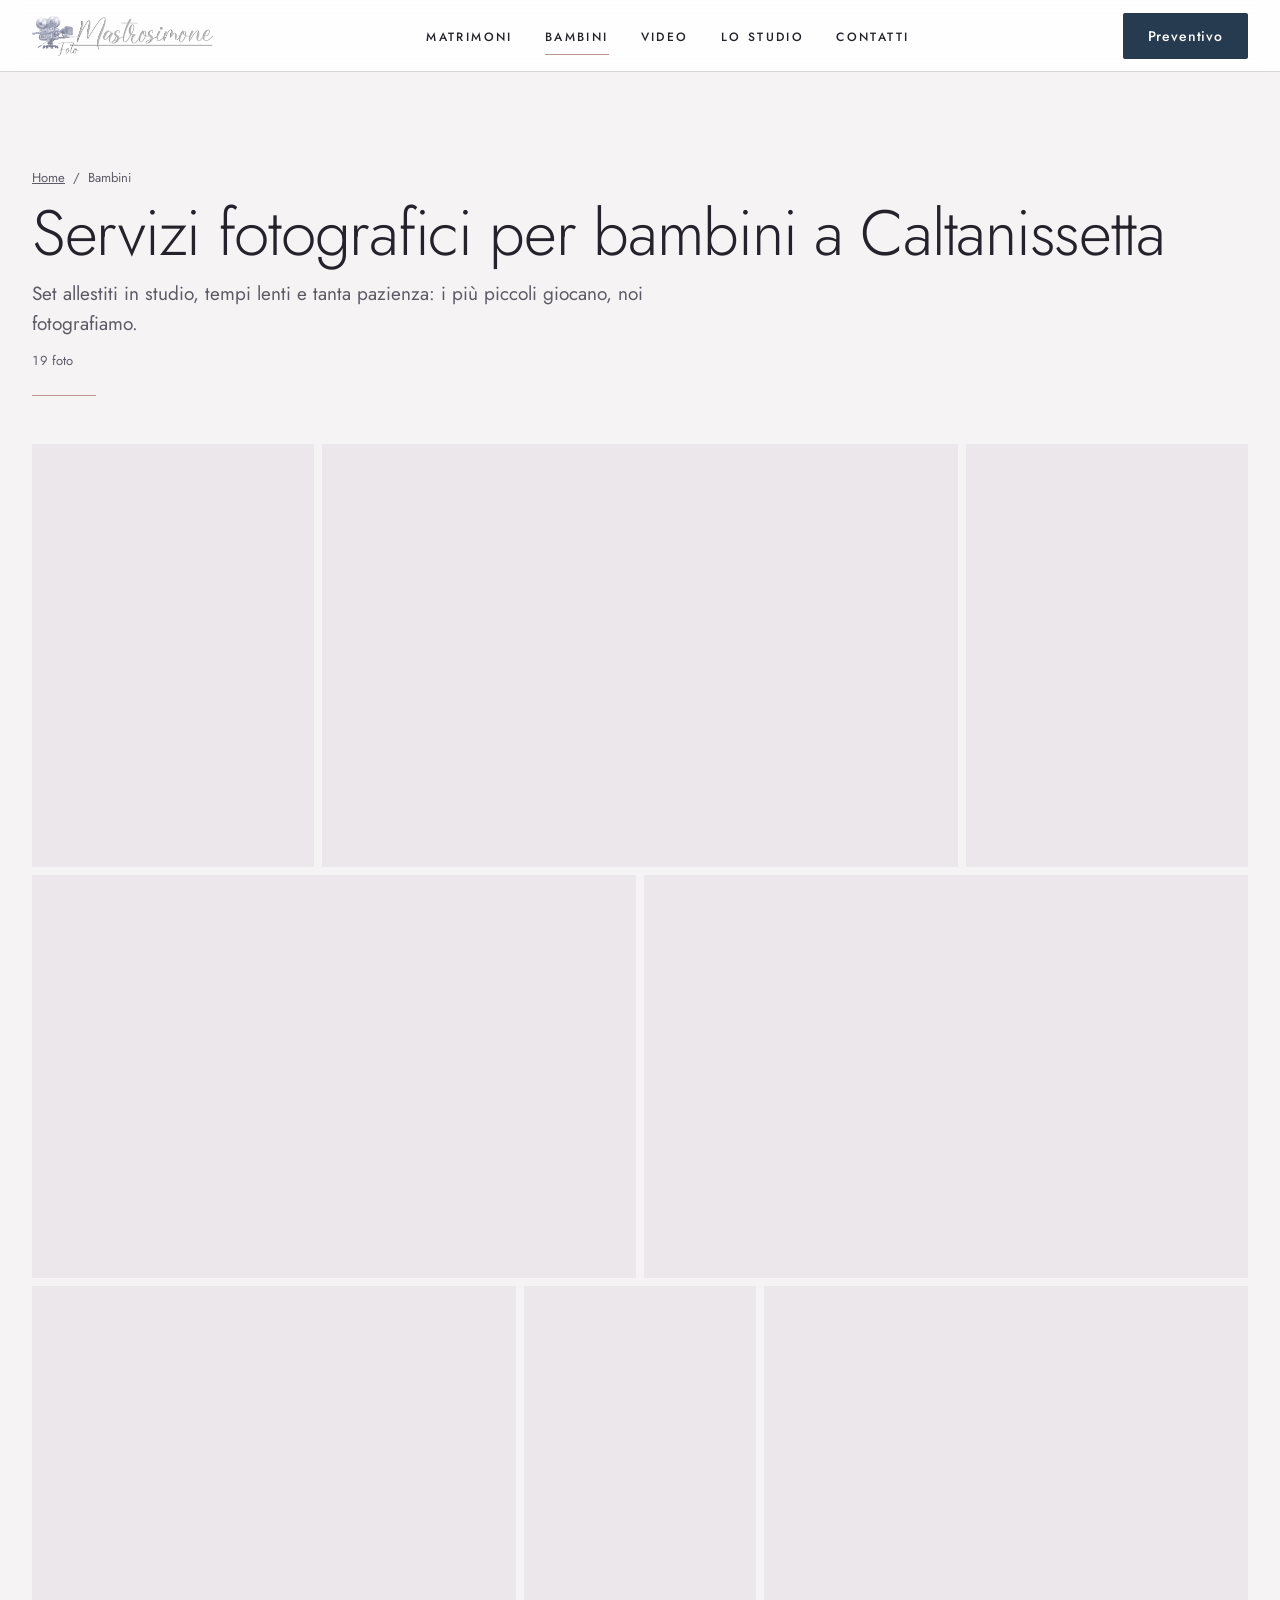
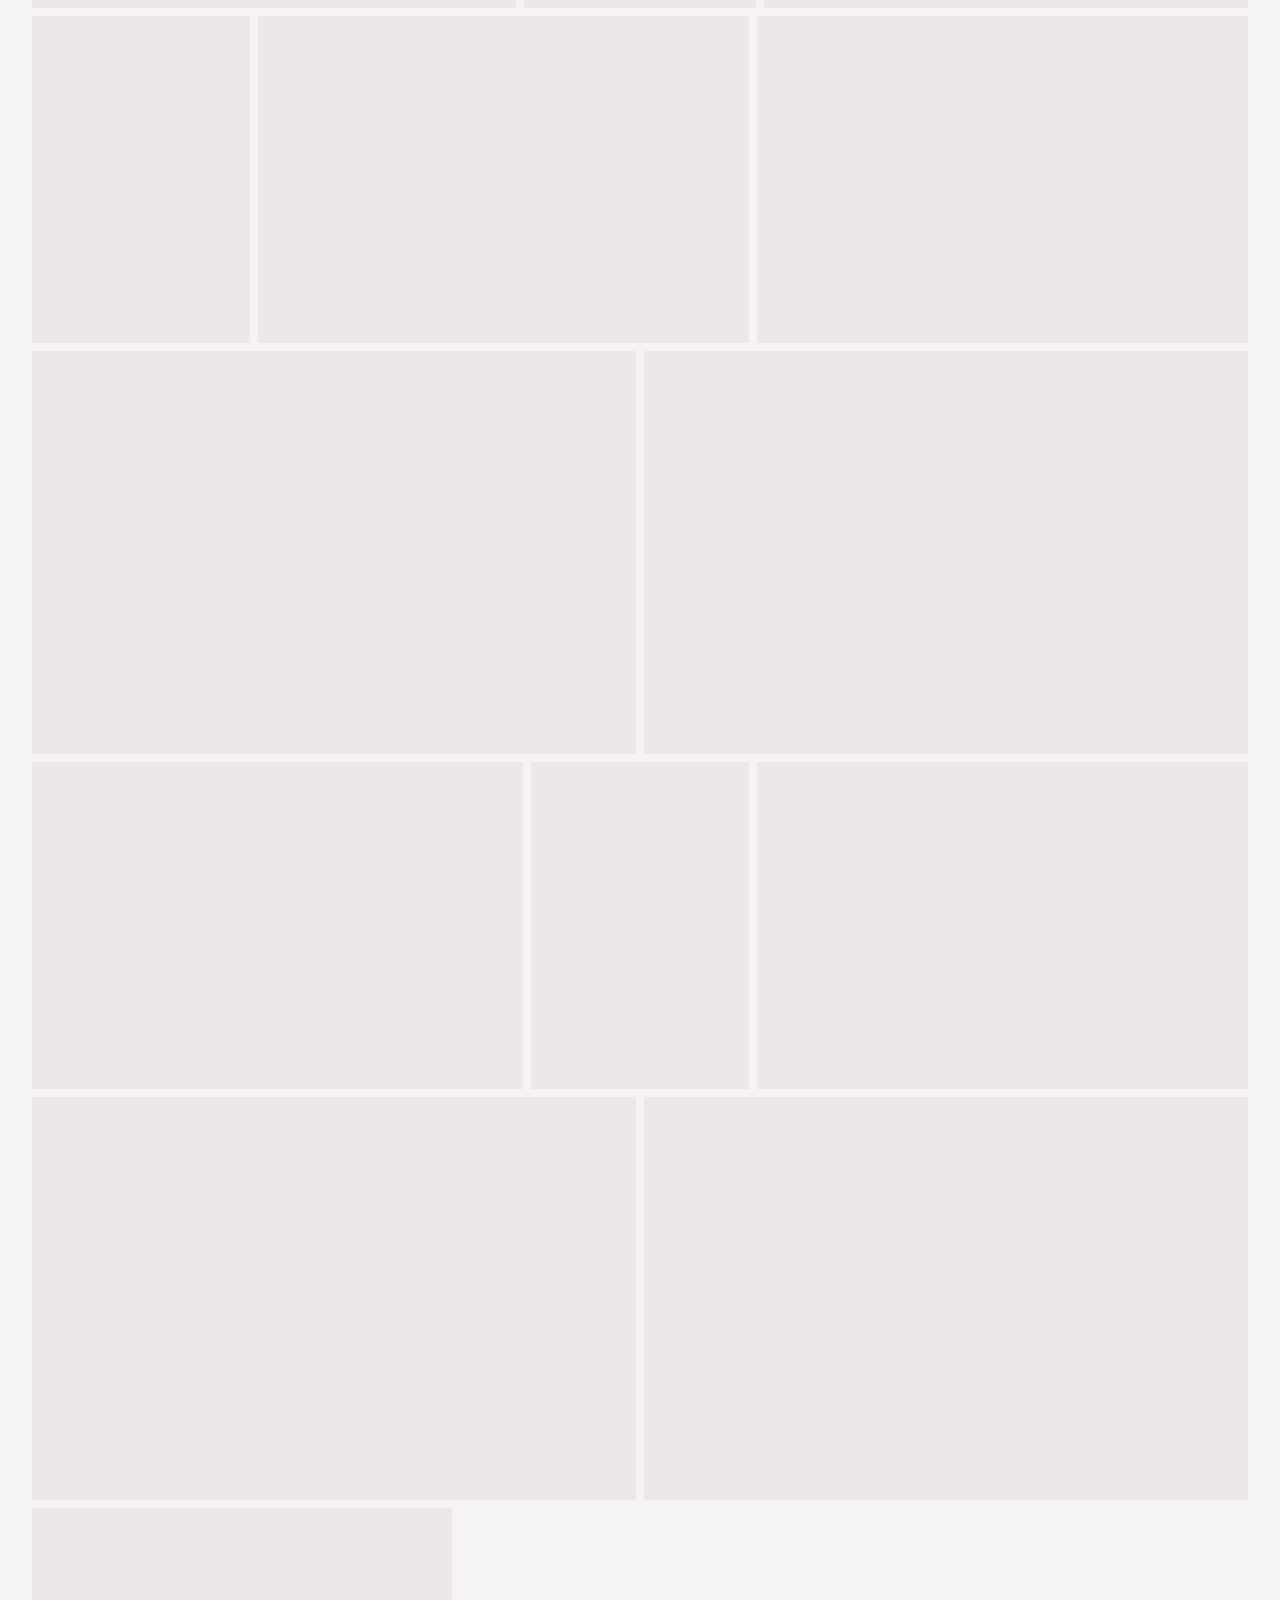
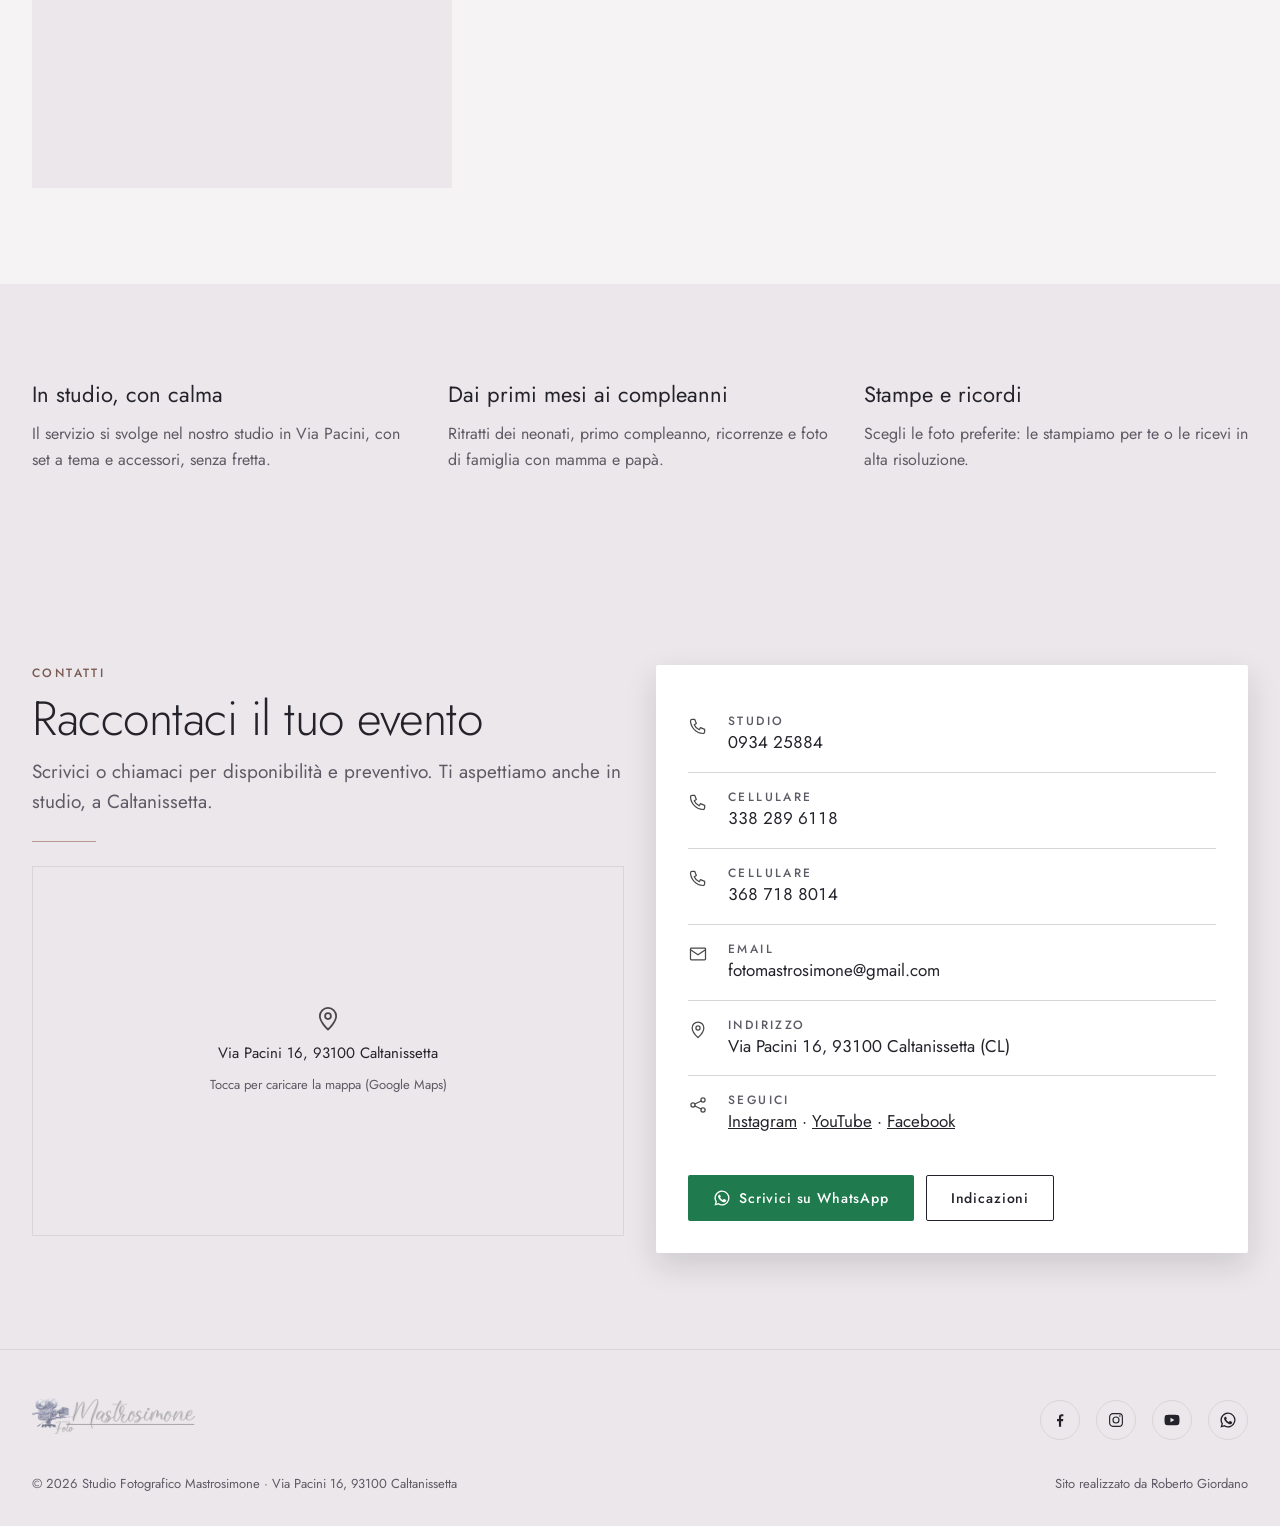
==== commit 2bb84433: "Video: player con carosello delle anteprime della playlist - Sezione Video con player grande e caros" ====
--- a/bambini/index.html
+++ b/bambini/index.html
@@ -31,6 +31,7 @@
   <link rel="preconnect" href="https://fonts.googleapis.com">
   <link rel="preconnect" href="https://fonts.gstatic.com" crossorigin>
   <link rel="preconnect" href="https://res.cloudinary.com" crossorigin>
+  <link rel="dns-prefetch" href="https://i.ytimg.com">
   <link rel="stylesheet" href="https://fonts.googleapis.com/css2?family=Jost:wght@300;400;500&display=swap">
   <link rel="stylesheet" href="/css/tokens.css">
   <link rel="stylesheet" href="/css/main.css">
--- a/css/main.css
+++ b/css/main.css
@@ -189,11 +189,42 @@
 .fm-prose p { color: var(--ink-muted); max-width: var(--measure-text); }
 @media (max-width: 860px) { .fm-pagehead { padding: var(--space-16) var(--space-4) var(--space-8); } }
 
-/* Video: player unico della playlist */
-.fm-player { max-width: 1040px; margin: 0 auto; display: grid; gap: var(--space-4); }
-.fm-player iframe { width: 100%; aspect-ratio: 16 / 9; border: 0; display: block; }
+/* Video: player + carosello di anteprime */
+.fm-videoplayer { max-width: 1040px; margin: 0 auto; display: grid; gap: var(--space-4); }
+.fm-videoplayer__stage { position: relative; aspect-ratio: 16 / 9; max-width: 100%; background: #0e0f13; overflow: hidden; }
+.fm-videoplayer__stage .fm-video__frame { position: absolute; inset: 0; width: 100%; height: 100%; aspect-ratio: auto; }
+.fm-videoplayer__stage iframe { position: absolute; inset: 0; width: 100%; height: 100%; border: 0; display: block; }
+.fm-videoplayer__meta { display: flex; flex-wrap: wrap; justify-content: space-between; align-items: baseline; gap: var(--space-2) var(--space-4); }
+.fm-videoplayer__meta h3 { font: 400 22px/1.3 var(--font-sans); }
+.fm-videoplayer__count { font: 400 13px/20px var(--font-sans); color: var(--ink-muted); }
 .fm-player__note { font: 400 13px/20px var(--font-sans); color: var(--ink-muted); text-align: center; }
 .fm-player__note a { color: inherit; }
+
+.fm-carousel { position: relative; }
+.fm-carousel__track { display: grid; grid-auto-flow: column; grid-auto-columns: calc((100% - 3 * var(--space-3)) / 4); gap: var(--space-3); overflow-x: auto; overscroll-behavior-x: contain; scroll-snap-type: x mandatory; scroll-behavior: smooth; list-style: none; margin: 0; padding: var(--space-1) var(--space-1) var(--space-3); scrollbar-width: thin; scrollbar-color: var(--line) transparent; }
+.fm-carousel__track > li { scroll-snap-align: start; min-width: 0; }
+.fm-thumb { all: unset; box-sizing: border-box; display: grid; gap: var(--space-2); width: 100%; cursor: pointer; }
+.fm-thumb__img { position: relative; aspect-ratio: 16 / 9; overflow: hidden; background: var(--ardesia); }
+.fm-thumb__img img { width: 100%; height: 100%; object-fit: cover; display: block; transition: transform .5s ease; }
+.fm-thumb:hover .fm-thumb__img img { transform: scale(1.04); }
+.fm-thumb__img::after { content: ""; position: absolute; inset: 0; background: linear-gradient(to top, rgba(14, 15, 19, .35), transparent 60%); }
+.fm-thumb__icon { position: absolute; z-index: 1; left: var(--space-2); bottom: var(--space-2); width: 28px; height: 28px; border-radius: var(--radius-pill); background: var(--on-photo); color: #24232b; display: grid; place-items: center; }
+.fm-thumb__icon svg { width: 12px; height: 12px; margin-left: 2px; }
+.fm-thumb__title { font: 400 14px/20px var(--font-sans); color: var(--ink-muted); overflow: hidden; text-overflow: ellipsis; white-space: nowrap; }
+.fm-thumb[aria-current="true"] .fm-thumb__img { outline: 2px solid var(--notte); outline-offset: 2px; }
+.fm-thumb[aria-current="true"] .fm-thumb__title { color: var(--ink); font-weight: 500; }
+.fm-thumb:focus-visible .fm-thumb__img { outline: 2px solid var(--notte); outline-offset: 2px; }
+.fm-carousel__btn { position: absolute; z-index: 2; top: calc(50% - 16px); translate: 0 -50%; width: 40px; height: 40px; border-radius: var(--radius-pill); border: 1px solid var(--line); background: var(--paper-raised); color: var(--ink); display: grid; place-items: center; cursor: pointer; box-shadow: var(--shadow-lift); }
+.fm-carousel__btn svg { width: 18px; height: 18px; }
+.fm-carousel__btn--prev { left: -20px; }
+.fm-carousel__btn--next { right: -20px; }
+.fm-carousel__btn:disabled { opacity: 0; pointer-events: none; }
+@media (max-width: 1100px) { .fm-carousel__btn--prev { left: 4px; } .fm-carousel__btn--next { right: 4px; } }
+@media (max-width: 700px) {
+  .fm-carousel__track { grid-auto-columns: 62%; }
+  .fm-carousel__btn { display: none; }
+}
+@media (prefers-reduced-motion: reduce) { .fm-carousel__track { scroll-behavior: auto; } }
 
 /* Mappa facade */
 .fm-map { all: unset; position: relative; display: grid; place-items: center; aspect-ratio: 16 / 10; max-width: 100%; background: var(--paper-sunk); border: 1px solid var(--line); cursor: pointer; text-align: center; color: var(--ink); }
